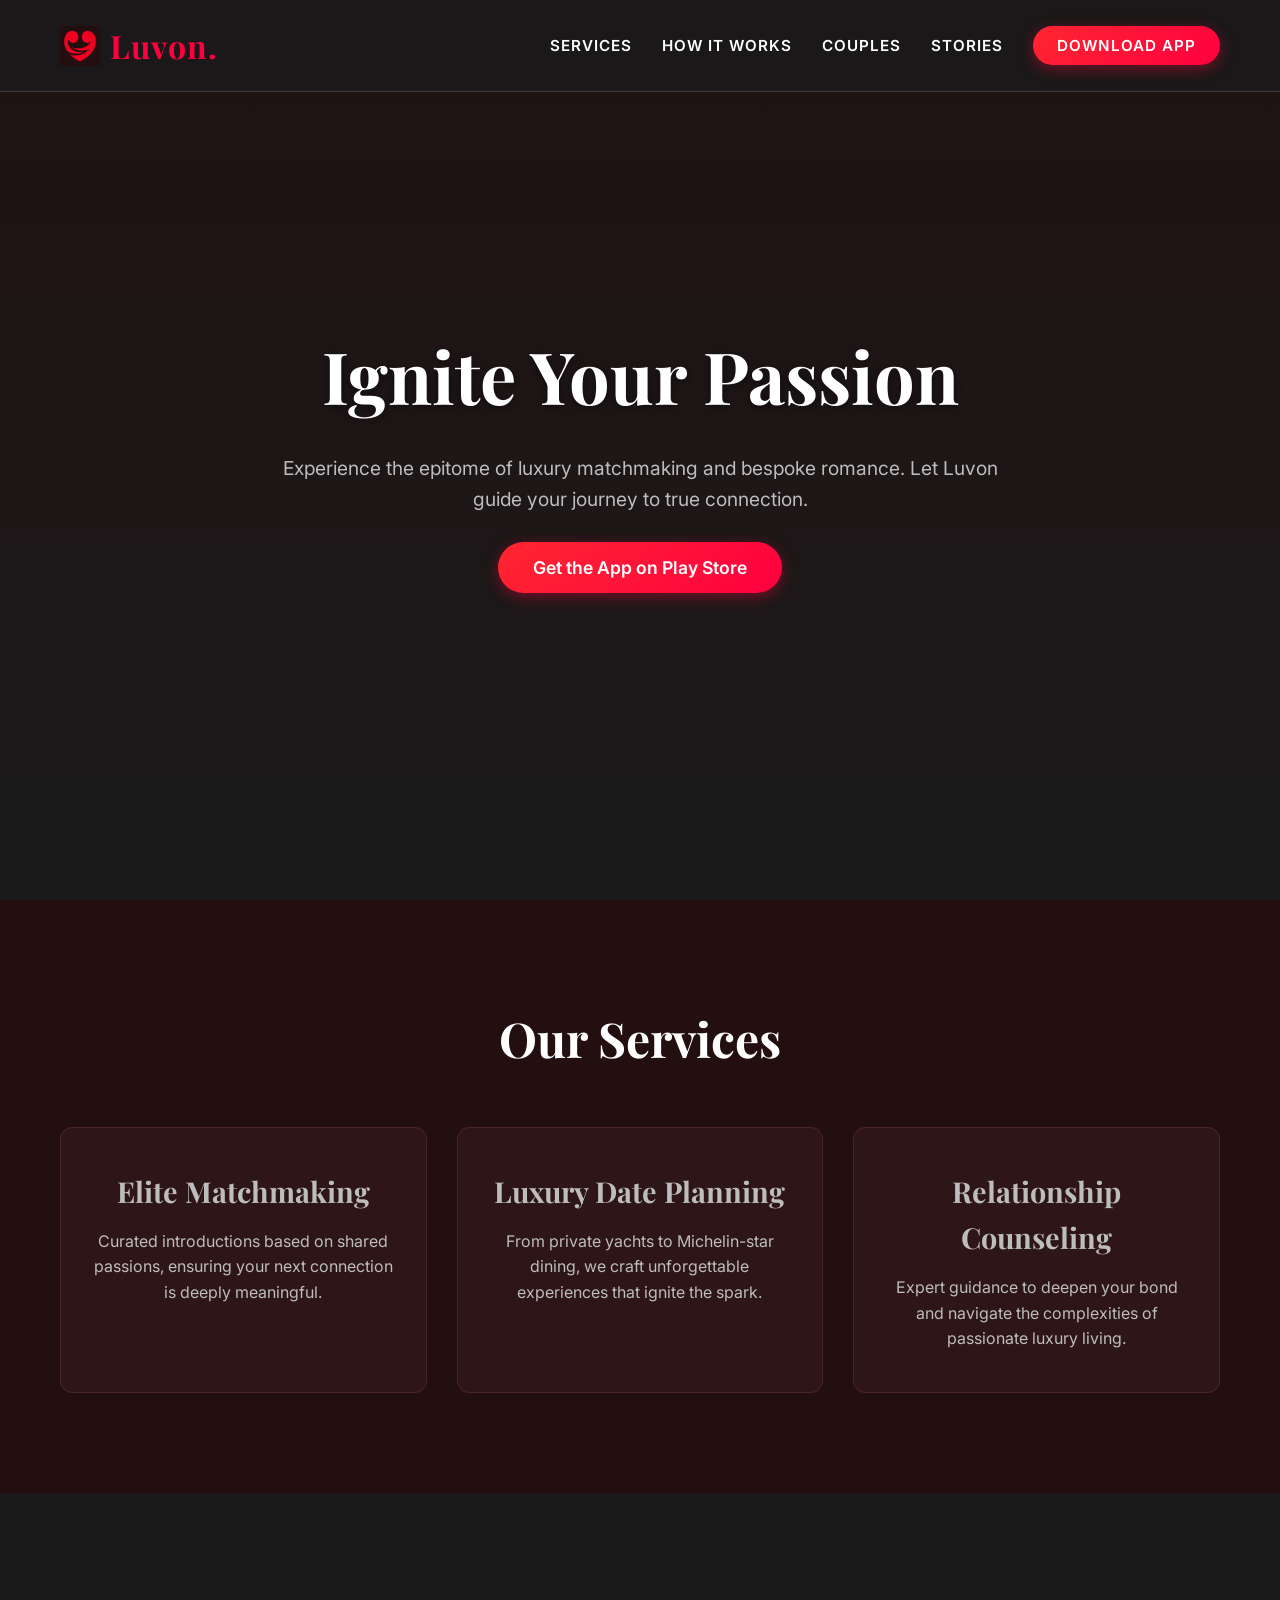
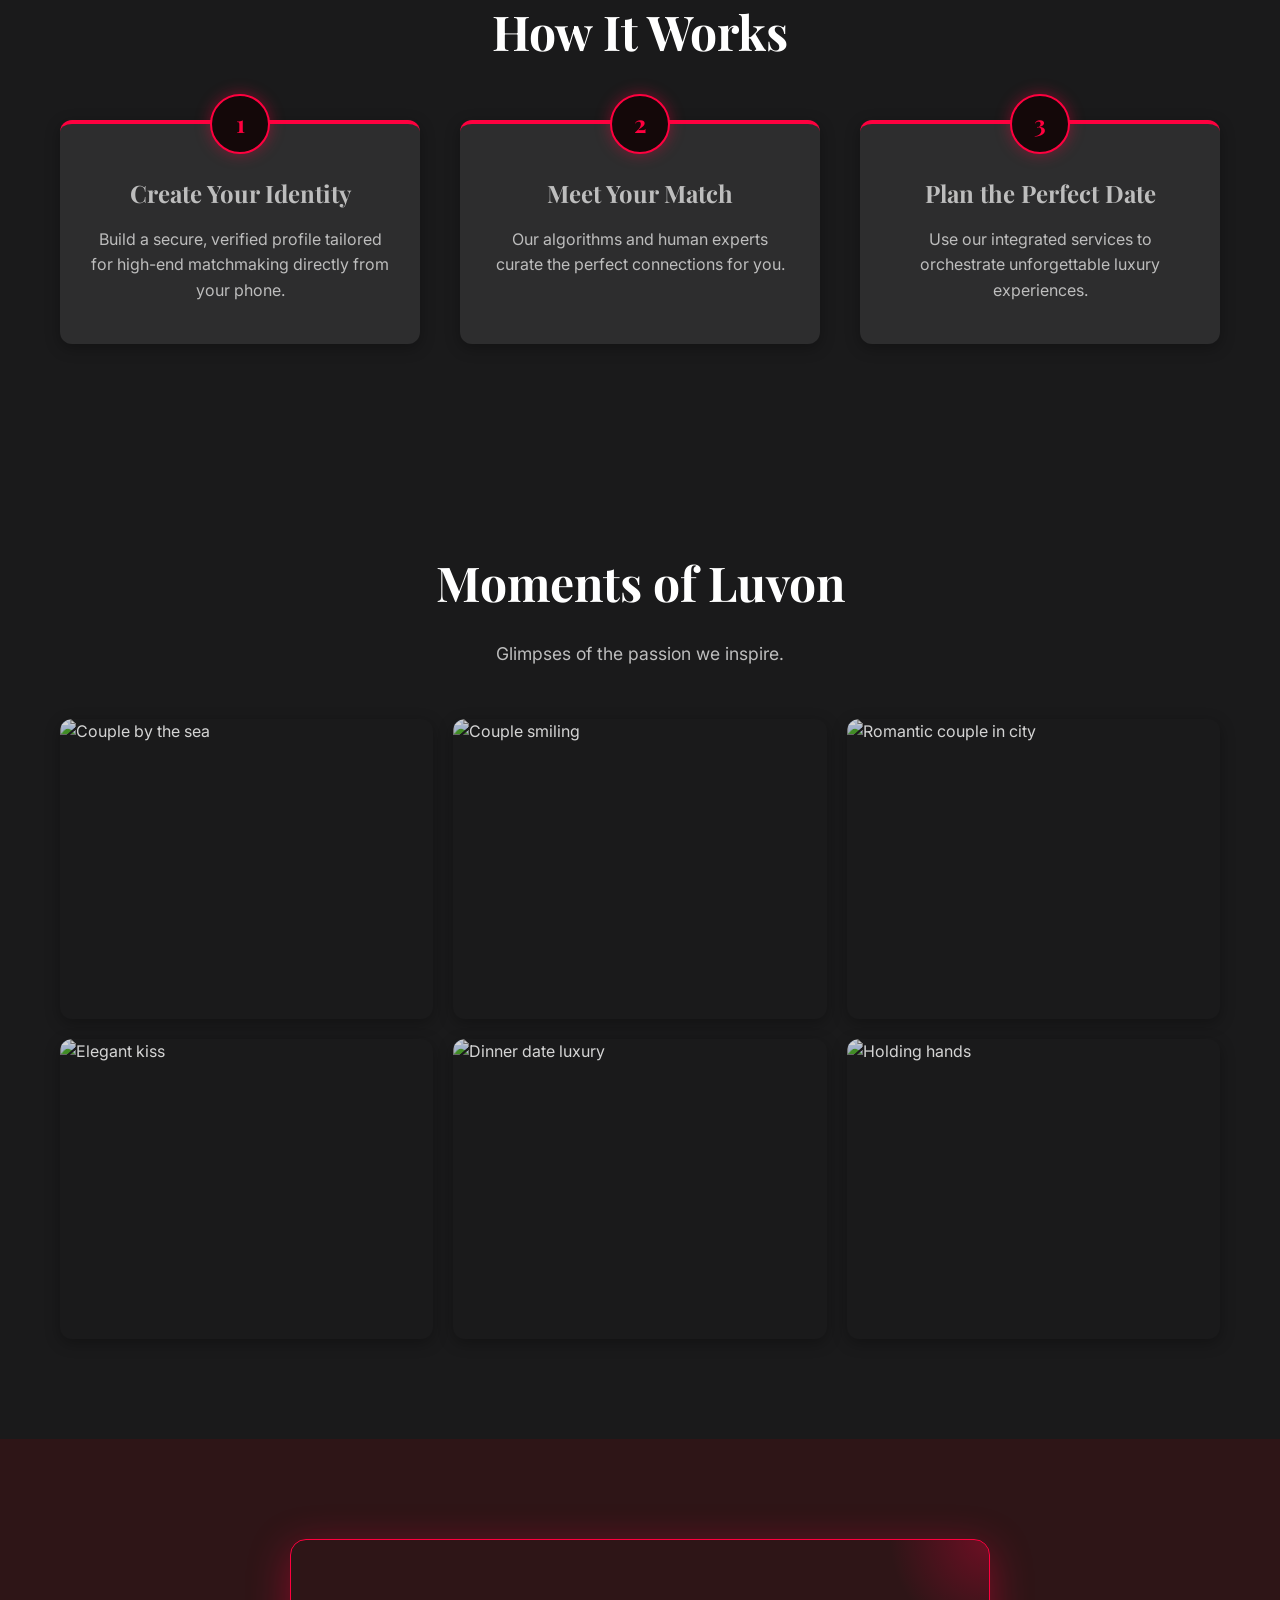
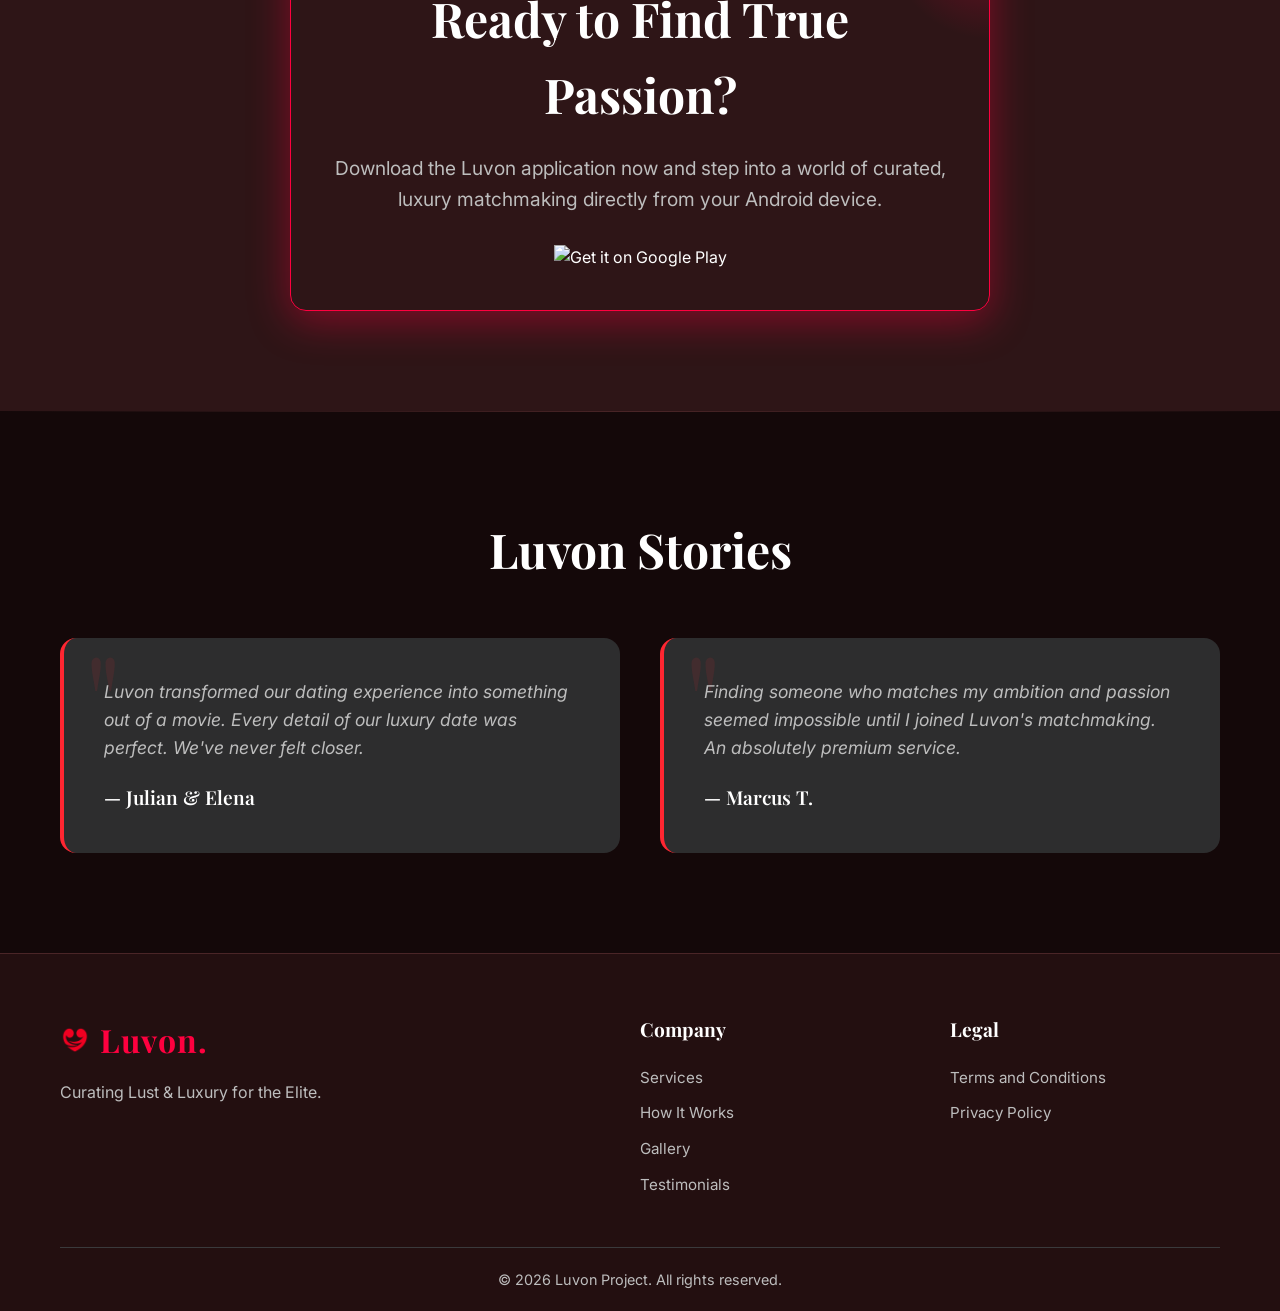
==== index.html @ 090ced84 "initial commit" ====
<!DOCTYPE html>
<html lang="en">
<head>
    <meta charset="UTF-8">
    <meta name="viewport" content="width=device-width, initial-scale=1.0">
    <title>Luvon | Lust & Luxury</title>
    <meta name="description" content="Luvon - Premium Matchmaking & Date Planning Services. Experience true passion and luxury.">
    <!-- Google Fonts: Playfair Display for headings (luxury), Inter for body -->
    <link rel="preconnect" href="https://fonts.googleapis.com">
    <link rel="preconnect" href="https://fonts.gstatic.com" crossorigin>
    <link href="https://fonts.googleapis.com/css2?family=Inter:wght@300;400;600&family=Playfair+Display:ital,wght@0,600;0,700;1,600&display=swap" rel="stylesheet">
    <link rel="stylesheet" href="css/style.css">
</head>
<body>
    <nav class="navbar">
        <div class="nav-container">
            <a href="#" class="logo" style="display:flex; align-items:center;">
                <img src="assests/finallogoluvon.png" alt="Luvon Logo" style="height: 40px; margin-right: 10px;">
                <span>Luvon.</span>
            </a>
            <ul class="nav-links">
                <li><a href="#services">Services</a></li>
                <li><a href="#how-it-works">How It Works</a></li>
                <li><a href="#gallery">Couples</a></li>
                <li><a href="#testimonials">Stories</a></li>
                <li><a href="#playstore" class="btn-primary">Download App</a></li>
            </ul>
        </div>
    </nav>

    <header class="hero">
        <div class="hero-overlay"></div>
        <div class="hero-content fade-in">
            <h1>Ignite Your Passion</h1>
            <p>Experience the epitome of luxury matchmaking and bespoke romance. Let Luvon guide your journey to true connection.</p>
            <a href="#playstore" class="btn-primary btn-large">Get the App on Play Store</a>
        </div>
    </header>

    <section id="services" class="services section-padding">
        <div class="container">
            <h2 class="section-title fade-in">Our Services</h2>
            <div class="services-grid">
                <div class="service-card slide-up">
                    <h3>Elite Matchmaking</h3>
                    <p>Curated introductions based on shared passions, ensuring your next connection is deeply meaningful.</p>
                </div>
                <div class="service-card slide-up" style="transition-delay: 0.1s">
                    <h3>Luxury Date Planning</h3>
                    <p>From private yachts to Michelin-star dining, we craft unforgettable experiences that ignite the spark.</p>
                </div>
                <div class="service-card slide-up" style="transition-delay: 0.2s">
                    <h3>Relationship Counseling</h3>
                    <p>Expert guidance to deepen your bond and navigate the complexities of passionate luxury living.</p>
                </div>
            </div>
        </div>
    </section>

    <!-- NEW BUSY SECTION: HOW IT WORKS -->
    <section id="how-it-works" class="how-it-works section-padding">
        <div class="container">
            <h2 class="section-title fade-in">How It Works</h2>
            <div class="steps-grid">
                <div class="step-card fade-in">
                    <div class="step-num">1</div>
                    <h3>Create Your Identity</h3>
                    <p>Build a secure, verified profile tailored for high-end matchmaking directly from your phone.</p>
                </div>
                <div class="step-card fade-in" style="transition-delay: 0.1s">
                    <div class="step-num">2</div>
                    <h3>Meet Your Match</h3>
                    <p>Our algorithms and human experts curate the perfect connections for you.</p>
                </div>
                <div class="step-card fade-in" style="transition-delay: 0.2s">
                    <div class="step-num">3</div>
                    <h3>Plan the Perfect Date</h3>
                    <p>Use our integrated services to orchestrate unforgettable luxury experiences.</p>
                </div>
            </div>
        </div>
    </section>

    <section id="gallery" class="gallery section-padding">
        <div class="container">
            <h2 class="section-title fade-in">Moments of Luvon</h2>
            <p class="section-subtitle fade-in">Glimpses of the passion we inspire.</p>
            <div class="gallery-grid">
                <div class="gallery-item fade-in">
                    <img src="https://images.unsplash.com/photo-1518104593124-ac2e82a5eb9d?auto=format&fit=crop&w=800&q=80" alt="Couple by the sea" loading="lazy">
                </div>
                <div class="gallery-item fade-in" style="transition-delay: 0.1s">
                    <img src="https://images.unsplash.com/photo-1522673607200-164d1b6ce486?auto=format&fit=crop&w=800&q=80" alt="Couple smiling" loading="lazy">
                </div>
                <div class="gallery-item fade-in" style="transition-delay: 0.2s">
                    <img src="https://images.unsplash.com/photo-1494774157365-9e04c6720e47?auto=format&fit=crop&w=800&q=80" alt="Romantic couple in city" loading="lazy">
                </div>
                <div class="gallery-item fade-in">
                    <img src="https://images.unsplash.com/photo-1515934751635-c81c6bc9a2d8?auto=format&fit=crop&w=800&q=80" alt="Elegant kiss" loading="lazy">
                </div>
                <div class="gallery-item fade-in" style="transition-delay: 0.1s">
                    <img src="https://images.unsplash.com/photo-1516589178581-6cd7833ae3b2?auto=format&fit=crop&w=800&q=80" alt="Dinner date luxury" loading="lazy">
                </div>
                <div class="gallery-item fade-in" style="transition-delay: 0.2s">
                    <img src="https://images.unsplash.com/photo-1533215282582-78d10b7b1ca7?auto=format&fit=crop&w=800&q=80" alt="Holding hands" loading="lazy">
                </div>
            </div>
        </div>
    </section>

    <!-- NEW BUSY SECTION PLAYSTORE DOWNLOAD -->
    <section id="playstore" class="playstore section-padding" style="background-color: var(--brand-card-background);">
        <div class="container" style="display:flex; flex-direction:column; align-items:center; text-align:center;">
            <div class="playstore-content fade-in" style="max-width: 700px; padding: 40px; border: 1px solid var(--accent-red); border-radius: 16px; box-shadow: 0 10px 40px var(--glow-red); position:relative; overflow:hidden;">
                <!-- Decorative background accent -->
                <div style="position:absolute; width:200px; height:200px; background:radial-gradient(circle, var(--accent-red) 0%, transparent 70%); top:-100px; right:-100px; opacity:0.3; border-radius:50%;"></div>
                
                <h2 class="section-title" style="margin-bottom: 20px;">Ready to Find True Passion?</h2>
                <p style="font-size: 1.2rem; color: var(--text-secondary); margin-bottom: 30px; position:relative; z-index:2;">Download the Luvon application now and step into a world of curated, luxury matchmaking directly from your Android device.</p>
                <div class="app-links" style="position:relative; z-index:2;">
                    <!-- Playstore badge placeholder -->
                    <a href="#" class="store-badge" style="transition: transform 0.3s ease; display:inline-block;">
                        <img src="https://upload.wikimedia.org/wikipedia/commons/7/78/Google_Play_Store_badge_EN.svg" alt="Get it on Google Play" height="80">
                    </a>
                </div>
            </div>
        </div>
    </section>

    <section id="testimonials" class="testimonials section-padding">
        <div class="container">
            <h2 class="section-title fade-in">Luvon Stories</h2>
            <div class="testimonials-slider fade-in">
                <div class="testimonial-card">
                    <div class="quote">"</div>
                    <p class="testimonial-text">Luvon transformed our dating experience into something out of a movie. Every detail of our luxury date was perfect. We've never felt closer.</p>
                    <p class="testimonial-author">— Julian & Elena</p>
                </div>
                <div class="testimonial-card">
                     <div class="quote">"</div>
                    <p class="testimonial-text">Finding someone who matches my ambition and passion seemed impossible until I joined Luvon's matchmaking. An absolutely premium service.</p>
                    <p class="testimonial-author">— Marcus T.</p>
                </div>
            </div>
        </div>
    </section>

    <footer id="contact" class="footer">
        <div class="container">
            <div class="footer-content">
                <div class="footer-brand">
                    <a href="#" class="logo" style="display:flex; align-items:center;">
                        <img src="assests/finallogoluvon.png" alt="Luvon Logo" style="height: 30px; margin-right: 10px;">
                        <span>Luvon.</span>
                    </a>
                    <p>Curating Lust & Luxury for the Elite.</p>
                </div>
                <div class="footer-links">
                    <h4>Company</h4>
                    <ul>
                        <li><a href="#services">Services</a></li>
                        <li><a href="#how-it-works">How It Works</a></li>
                        <li><a href="#gallery">Gallery</a></li>
                        <li><a href="#testimonials">Testimonials</a></li>
                    </ul>
                </div>
                <div class="footer-legal">
                    <h4>Legal</h4>
                    <ul>
                        <li><a href="terms.html">Terms and Conditions</a></li>
                        <li><a href="privacy.html">Privacy Policy</a></li>
                    </ul>
                </div>
            </div>
            <div class="footer-bottom">
                <p>&copy; 2026 Luvon Project. All rights reserved.</p>
            </div>
        </div>
    </footer>
    
    <script src="js/main.js"></script>
</body>
</html>
---- css/style.css ----
:root {
    /* 🔥 Lust & Luxury Theme Colors */
    --primary-background: #1A1A1B; /* Eerie Black */
    --card-background: #2D2D2E; /* Onyx */
    --accent-red: #FF003F; /* Electric Crimson */
    --accent-silver: #BDBDBD; /* Silver Lining */
    --text-primary: #FFFFFF; /* Pure White */
    --text-secondary: #BDBDBD;
    
    /* Brand Colors */
    --brand-background: #230F10;
    --brand-card-background: #2E1517; /* Dark red card background */
    --brand-border: #4A2527; /* Dark red border */
    --brand-dark: #140809; /* Very dark red track background */
    --brand-primary: #FF2631;
    
    /* Optional Extra Shades */
    --border-subtle: #3A3A3C;
    --glow-red: rgba(255, 0, 63, 0.4);
    
    /* Fonts */
    --font-heading: 'Playfair Display', serif;
    --font-body: 'Inter', sans-serif;
}

* {
    margin: 0;
    padding: 0;
    box-sizing: border-box;
}

body {
    background-color: var(--primary-background);
    color: var(--text-primary);
    font-family: var(--font-body);
    line-height: 1.6;
    overflow-x: hidden;
}

html {
    scroll-behavior: smooth;
}

.container {
    max-width: 1200px;
    margin: 0 auto;
    padding: 0 20px;
}

.section-padding {
    padding: 100px 0;
}

.section-title {
    font-family: var(--font-heading);
    font-size: 3rem;
    text-align: center;
    margin-bottom: 50px;
    color: var(--text-primary);
}

.section-subtitle {
    text-align: center;
    color: var(--text-secondary);
    margin-top: -30px;
    margin-bottom: 50px;
    font-size: 1.1rem;
}

/* Typography elements */
a {
    text-decoration: none;
    color: var(--text-primary);
    transition: color 0.3s ease;
}

a:hover {
    color: var(--accent-red);
}

/* Navbar */
.navbar {
    position: fixed;
    top: 0;
    width: 100%;
    background-color: rgba(26, 26, 27, 0.85);
    backdrop-filter: blur(10px);
    z-index: 1000;
    border-bottom: 1px solid var(--border-subtle);
    padding: 20px 0;
    transition: all 0.3s ease;
}

.navbar.scrolled {
    padding: 15px 0;
    background-color: var(--brand-dark);
    box-shadow: 0 4px 20px rgba(0, 0, 0, 0.5);
}

.nav-container {
    max-width: 1200px;
    margin: 0 auto;
    padding: 0 20px;
    display: flex;
    justify-content: space-between;
    align-items: center;
}

.logo {
    font-family: var(--font-heading);
    font-size: 2rem;
    font-weight: 700;
    color: var(--text-primary);
    letter-spacing: 1px;
}

.logo span {
    color: var(--accent-red);
}

.nav-links {
    list-style: none;
    display: flex;
    align-items: center;
    gap: 30px;
}

.nav-links a {
    font-size: 0.95rem;
    font-weight: 600;
    text-transform: uppercase;
    letter-spacing: 1px;
}

/* Buttons */
.btn-primary {
    background: linear-gradient(135deg, var(--brand-primary), var(--accent-red));
    color: var(--text-primary) !important;
    padding: 10px 24px;
    border-radius: 30px;
    font-weight: 600;
    box-shadow: 0 4px 15px var(--glow-red);
    transition: all 0.3s ease;
    border: none;
    cursor: pointer;
}

.btn-primary:hover {
    transform: translateY(-2px);
    box-shadow: 0 6px 20px var(--glow-red);
}

.btn-large {
    padding: 15px 35px;
    font-size: 1.1rem;
}

/* Hero Section */
.hero {
    height: 100vh;
    background: url('https://images.unsplash.com/photo-1544928147-79a2dbc1f389?auto=format&fit=crop&w=1920&q=80') center/cover no-repeat;
    position: relative;
    display: flex;
    align-items: center;
    justify-content: center;
    text-align: center;
}

.hero-overlay {
    position: absolute;
    top: 0; left: 0; width: 100%; height: 100%;
    background: linear-gradient(to bottom, rgba(35, 15, 16, 0.7), rgba(26, 26, 27, 0.95));
}

.hero-content {
    position: relative;
    z-index: 10;
    max-width: 800px;
    padding: 0 20px;
}

.hero-content h1 {
    font-family: var(--font-heading);
    font-size: 4.5rem;
    margin-bottom: 20px;
    text-shadow: 0 2px 10px rgba(0, 0, 0, 0.5);
}

.hero-content p {
    font-size: 1.2rem;
    color: var(--text-secondary);
    margin-bottom: 40px;
}

/* Services */
.services {
    background-color: var(--brand-background);
}

.services-grid {
    display: grid;
    grid-template-columns: repeat(auto-fit, minmax(300px, 1fr));
    gap: 30px;
}

.service-card {
    background-color: var(--brand-card-background);
    border: 1px solid var(--brand-border);
    border-radius: 12px;
    padding: 40px 30px;
    text-align: center;
    transition: all 0.4s ease;
    position: relative;
    overflow: hidden;
}

.service-card::before {
    content: '';
    position: absolute;
    top: 0; left: 0; width: 100%; height: 4px;
    background: var(--accent-red);
    transform: scaleX(0);
    transform-origin: left;
    transition: transform 0.4s ease;
}

.service-card:hover {
    transform: translateY(-10px);
    box-shadow: 0 10px 30px rgba(0, 0, 0, 0.5);
    border-color: var(--accent-red);
}

.service-card:hover::before {
    transform: scaleX(1);
}

.service-card h3 {
    font-family: var(--font-heading);
    font-size: 1.8rem;
    margin-bottom: 15px;
    color: var(--accent-silver);
}

.service-card p {
    color: var(--text-secondary);
}

/* Gallery */
.gallery {
    background-color: var(--primary-background);
}

.gallery-grid {
    display: grid;
    grid-template-columns: repeat(3, 1fr);
    grid-auto-rows: 300px;
    gap: 20px;
}

.gallery-item {
    border-radius: 12px;
    overflow: hidden;
    position: relative;
    box-shadow: 0 4px 15px rgba(0, 0, 0, 0.3);
}

.gallery-item img {
    width: 100%;
    height: 100%;
    object-fit: cover;
    transition: transform 0.5s ease;
    filter: brightness(0.8) contrast(1.1);
}

.gallery-item:hover img {
    transform: scale(1.05);
    filter: brightness(1);
}

/* Testimonials */
.testimonials {
    background-color: var(--brand-dark);
    position: relative;
}

.testimonials::before {
    content: '';
    position: absolute;
    top: 0; left: 0; width: 100%; height: 1px;
    background: linear-gradient(90deg, transparent, var(--brand-border), transparent);
}

.testimonials-slider {
    display: grid;
    grid-template-columns: 1fr 1fr;
    gap: 40px;
}

.testimonial-card {
    background-color: var(--card-background);
    padding: 40px;
    border-radius: 16px;
    border-left: 4px solid var(--brand-primary);
    position: relative;
}

.quote {
    font-family: var(--font-heading);
    font-size: 8rem;
    color: rgba(255, 38, 49, 0.1);
    line-height: 0;
    position: absolute;
    top: 60px;
    left: 20px;
}

.testimonial-text {
    font-size: 1.1rem;
    font-style: italic;
    color: var(--text-secondary);
    margin-bottom: 20px;
    position: relative;
    z-index: 1;
}

.testimonial-author {
    font-weight: 600;
    color: var(--text-primary);
    font-family: var(--font-heading);
    font-size: 1.2rem;
}

/* Footer */
.footer {
    background-color: var(--brand-background);
    border-top: 1px solid var(--brand-border);
    padding: 60px 0 20px;
}

.footer-content {
    display: grid;
    grid-template-columns: 2fr 1fr 1fr;
    gap: 40px;
    margin-bottom: 40px;
}

.footer-brand p {
    color: var(--text-secondary);
    margin-top: 15px;
}

.footer-links h4, .footer-legal h4 {
    color: var(--text-primary);
    margin-bottom: 20px;
    font-family: var(--font-heading);
    font-size: 1.2rem;
}

.footer-links ul, .footer-legal ul {
    list-style: none;
}

.footer-links li, .footer-legal li {
    margin-bottom: 10px;
}

.footer-links a, .footer-legal a {
    color: var(--text-secondary);
    font-size: 0.95rem;
}

.footer-links a:hover, .footer-legal a:hover {
    color: var(--brand-primary);
}

.footer-bottom {
    text-align: center;
    padding-top: 20px;
    border-top: 1px solid var(--border-subtle);
    color: var(--text-secondary);
    font-size: 0.9rem;
}

/* Animations */
.fade-in {
    opacity: 0;
    transform: translateY(20px);
    transition: opacity 0.8s ease, transform 0.8s ease;
}

/* How It Works */
.how-it-works {
    background-color: var(--primary-background);
}

.steps-grid {
    display: grid;
    grid-template-columns: repeat(auto-fit, minmax(280px, 1fr));
    gap: 40px;
    margin-top: 30px;
}

.step-card {
    background-color: var(--card-background);
    padding: 40px 30px;
    border-radius: 12px;
    border-top: 4px solid var(--accent-red);
    text-align: center;
    position: relative;
    transition: transform 0.3s ease;
    box-shadow: 0 4px 15px rgba(0,0,0,0.3);
}

.step-card:hover {
    transform: translateY(-5px);
    box-shadow: 0 8px 25px rgba(0,0,0,0.5);
}

.step-num {
    width: 60px;
    height: 60px;
    background: var(--brand-dark);
    border: 2px solid var(--accent-red);
    color: var(--accent-red);
    border-radius: 50%;
    display: flex;
    align-items: center;
    justify-content: center;
    font-size: 1.5rem;
    font-weight: bold;
    font-family: var(--font-heading);
    margin: -70px auto 20px;
    box-shadow: 0 0 15px var(--glow-red);
}

.step-card h3 {
    color: var(--accent-silver);
    font-family: var(--font-heading);
    margin-bottom: 15px;
    font-size: 1.5rem;
}

.step-card p {
    color: var(--text-secondary);
}

.fade-in.appear {
    opacity: 1;
    transform: translateY(0);
}

.slide-up {
    opacity: 0;
    transform: translateY(40px);
    transition: opacity 0.8s ease, transform 0.8s ease;
}

.slide-up.appear {
    opacity: 1;
    transform: translateY(0);
}

/* Responsive */
@media (max-width: 900px) {
    .section-padding { padding: 60px 0; }
    .hero-content h1 { font-size: 3.5rem; }
    .gallery-grid { grid-template-columns: repeat(2, 1fr); gap: 15px; grid-auto-rows: 250px; }
    .testimonials-slider { grid-template-columns: 1fr; }
    .footer-content { grid-template-columns: 1fr 1fr; gap: 30px; }
    .footer-brand { grid-column: 1 / -1; margin-bottom: 20px; }
}

@media (max-width: 600px) {
    .nav-links { display: none; }
    .navbar { padding: 15px 0; }
    .logo { font-size: 1.5rem; }
    .hero-content h1 { font-size: 2.5rem; }
    .gallery-grid { grid-template-columns: 1fr; grid-auto-rows: 200px; }
    .section-title { font-size: 2.2rem; }
    .footer-content { grid-template-columns: 1fr; }
}
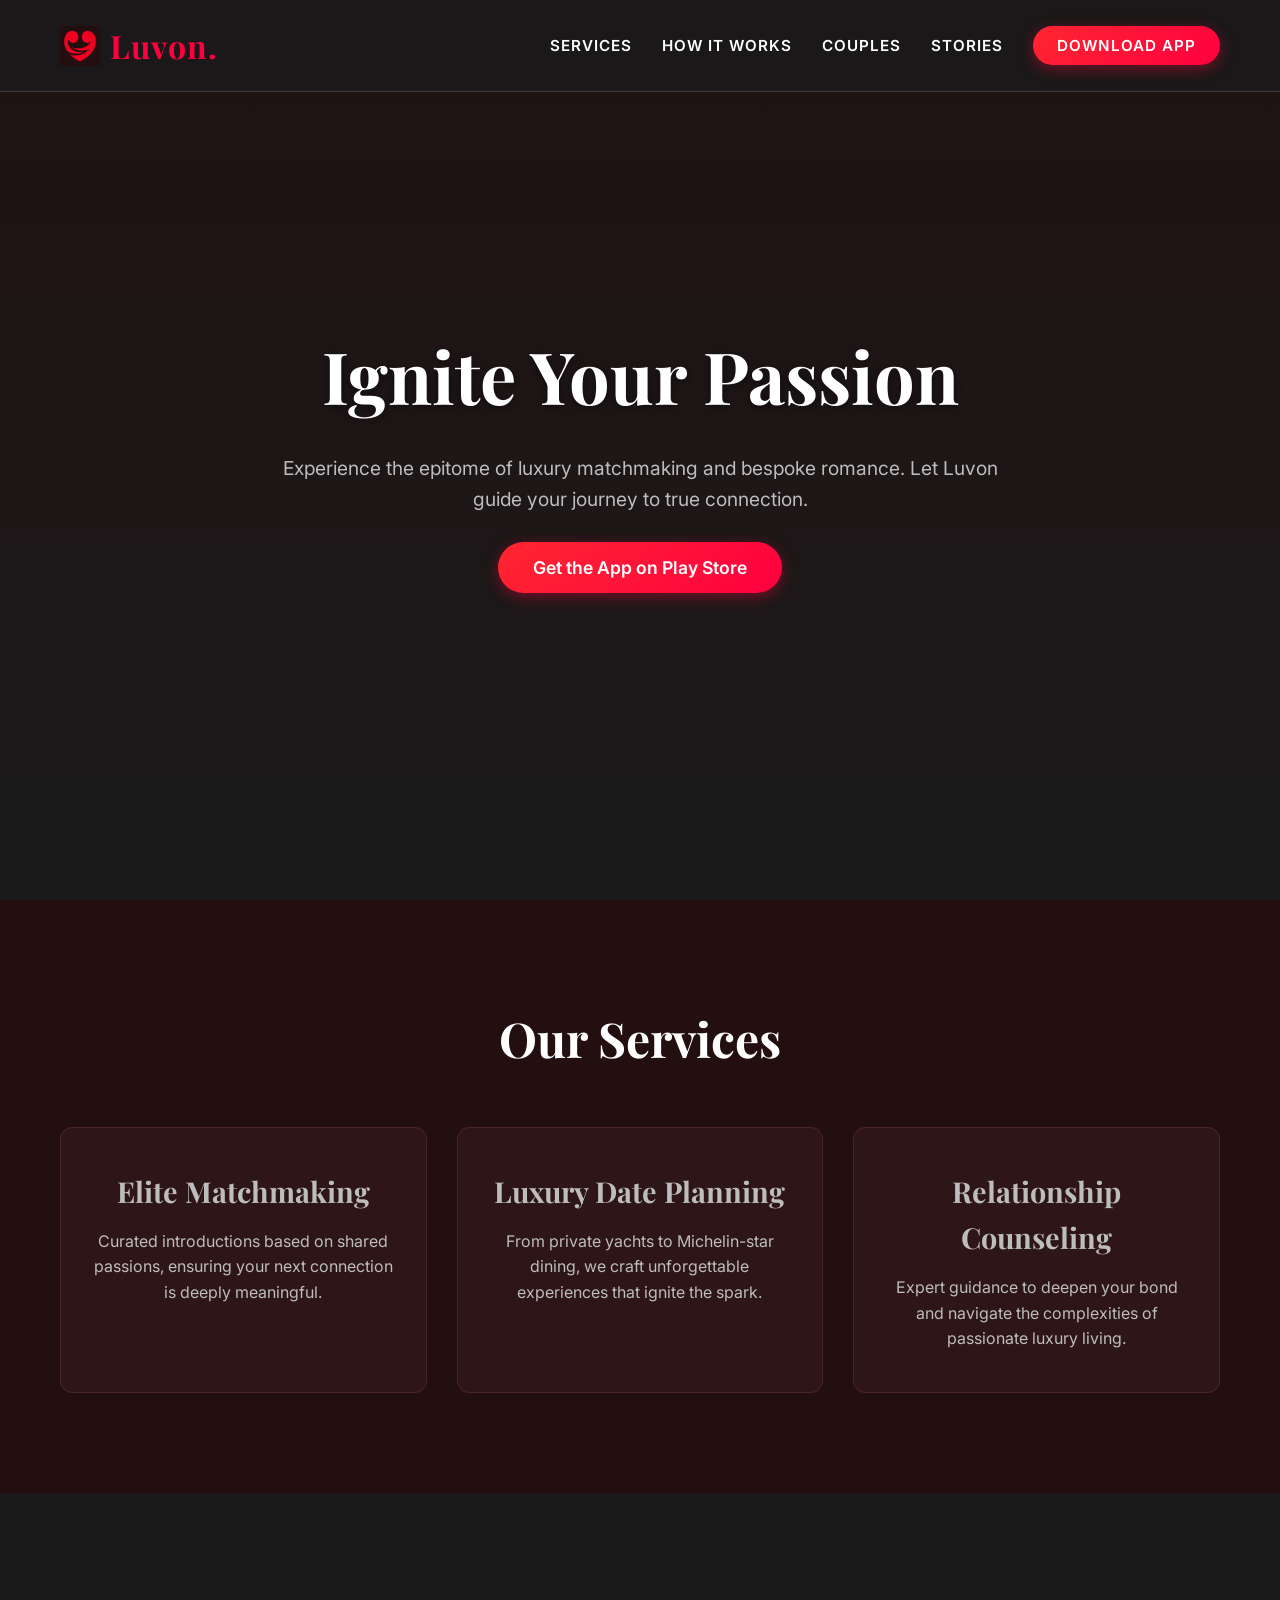
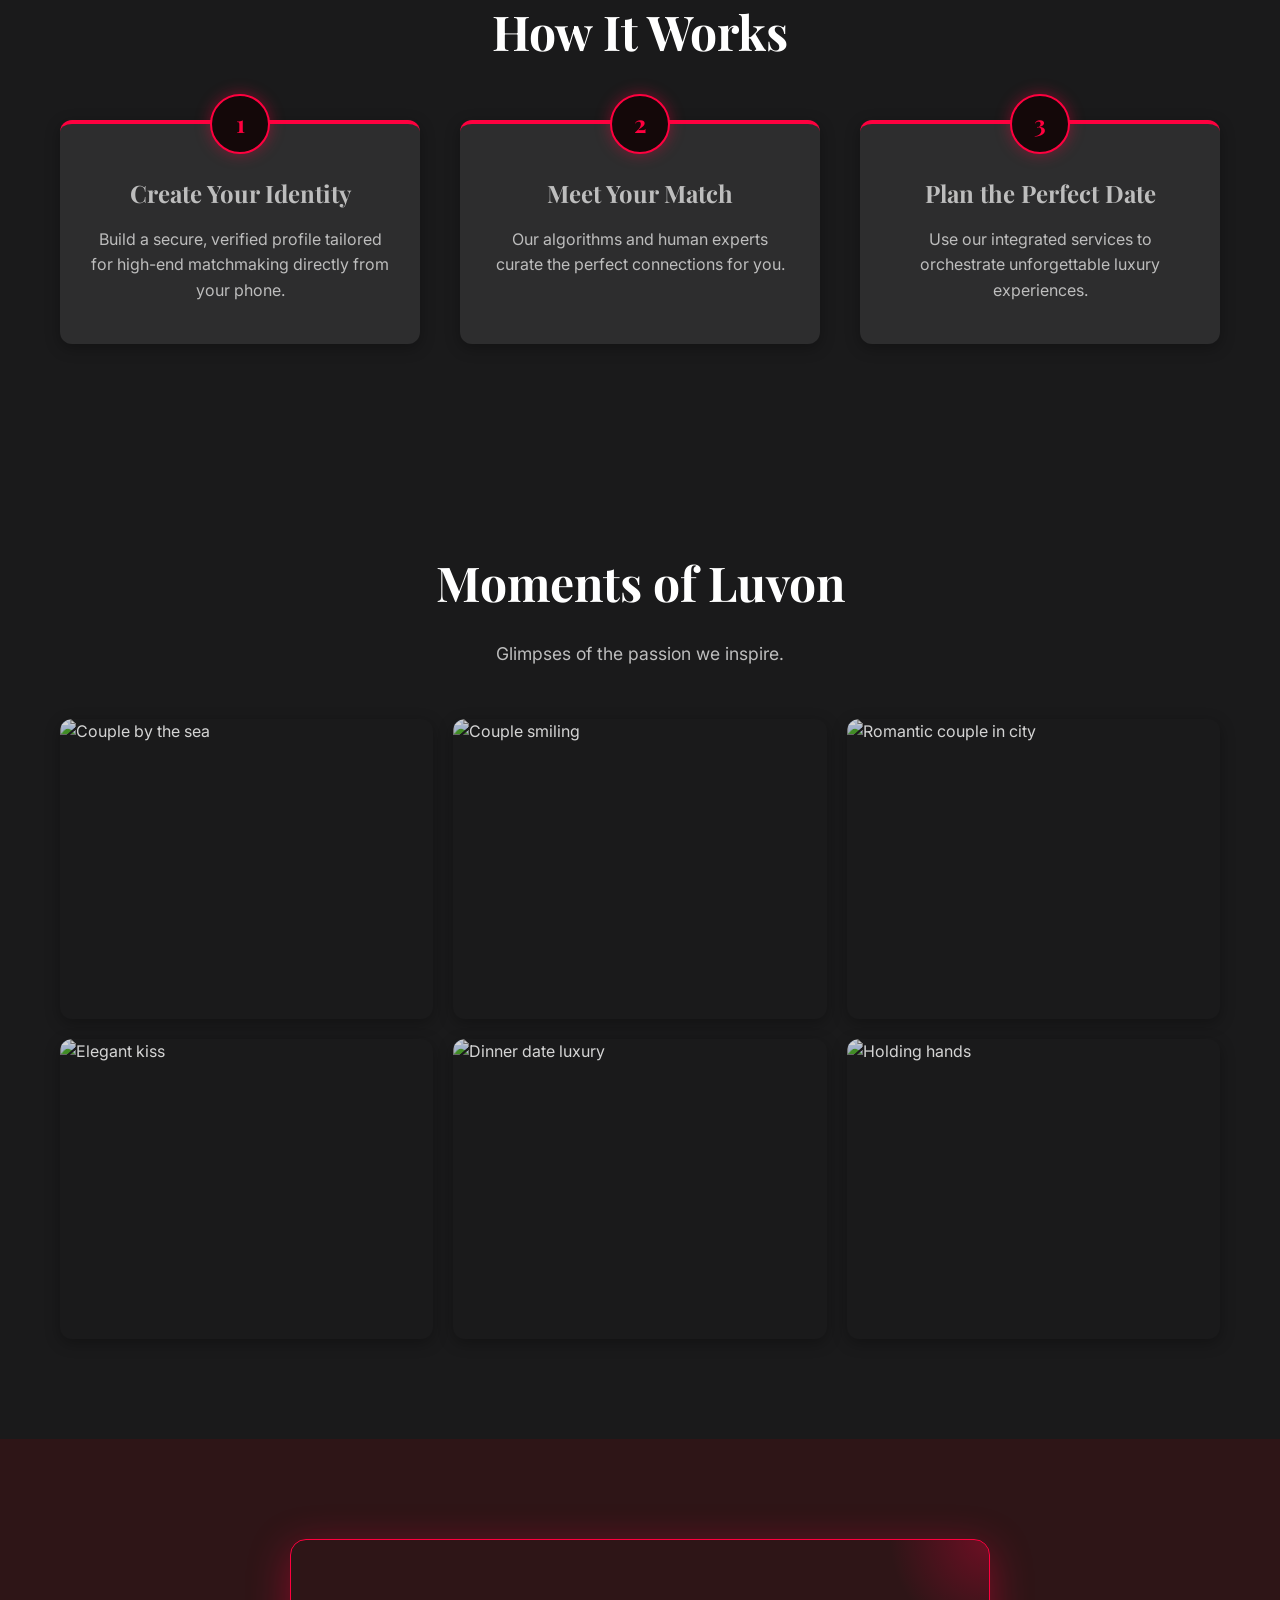
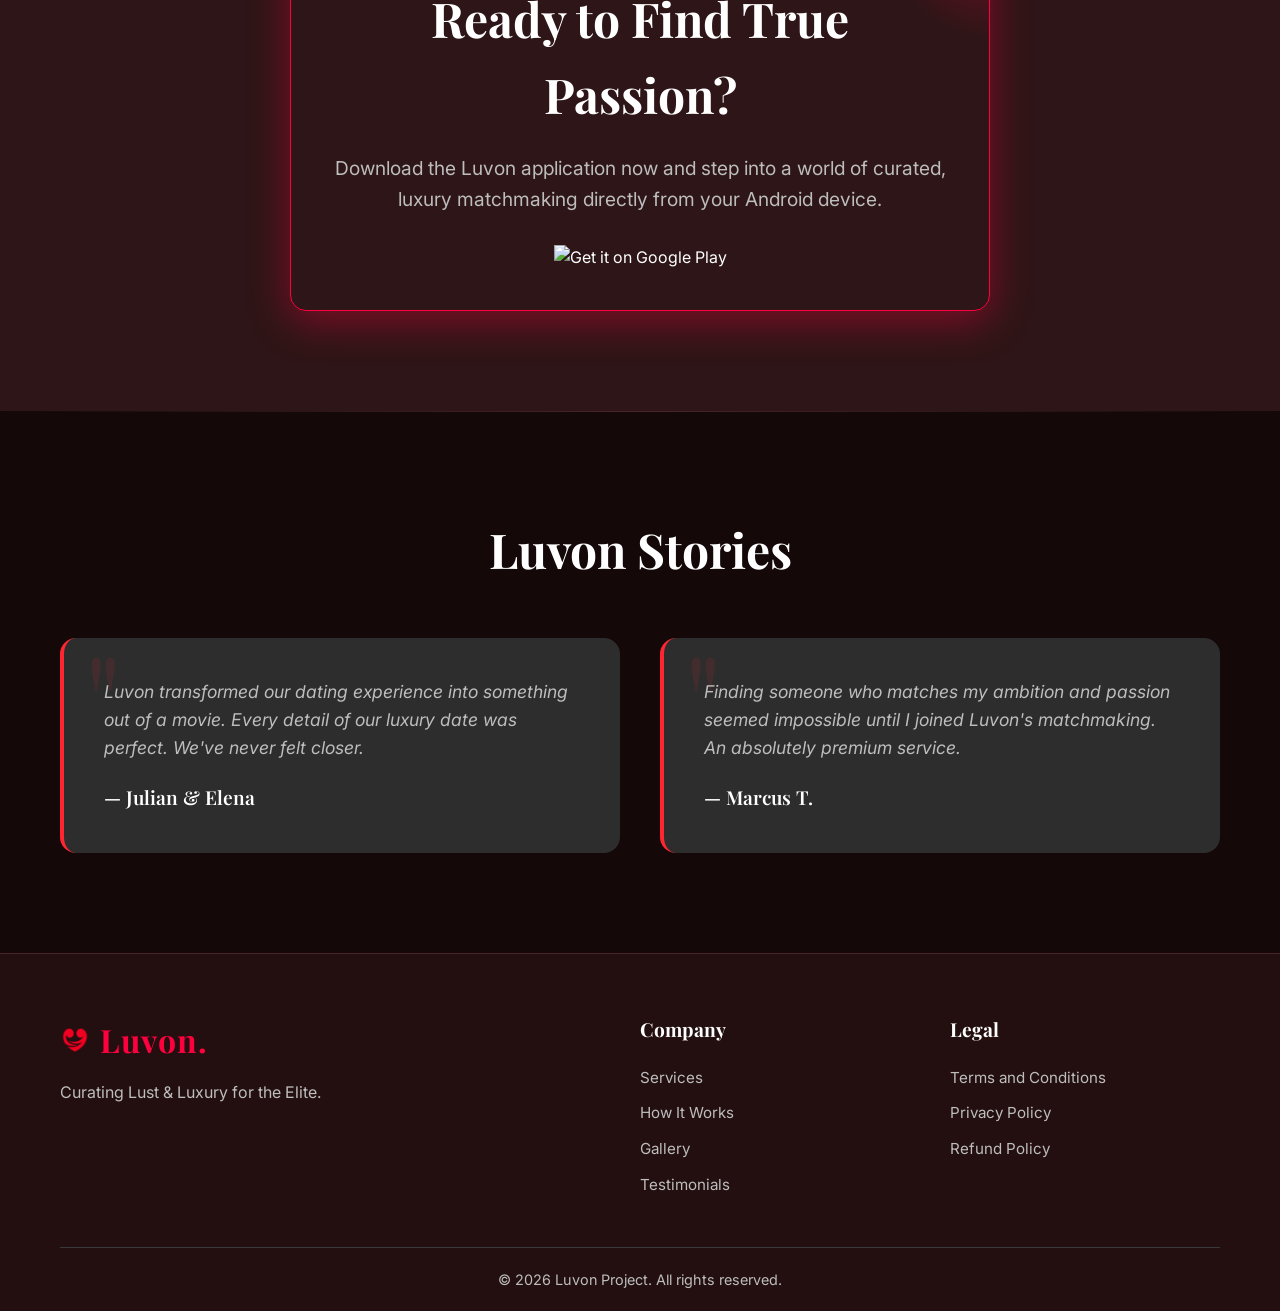
==== commit 3db1e7c5: "policy pages added" ====
--- a/index.html
+++ b/index.html
@@ -169,6 +169,7 @@
                     <ul>
                         <li><a href="terms.html">Terms and Conditions</a></li>
                         <li><a href="privacy.html">Privacy Policy</a></li>
+                        <li><a href="refund.html">Refund Policy</a></li>
                     </ul>
                 </div>
             </div>
